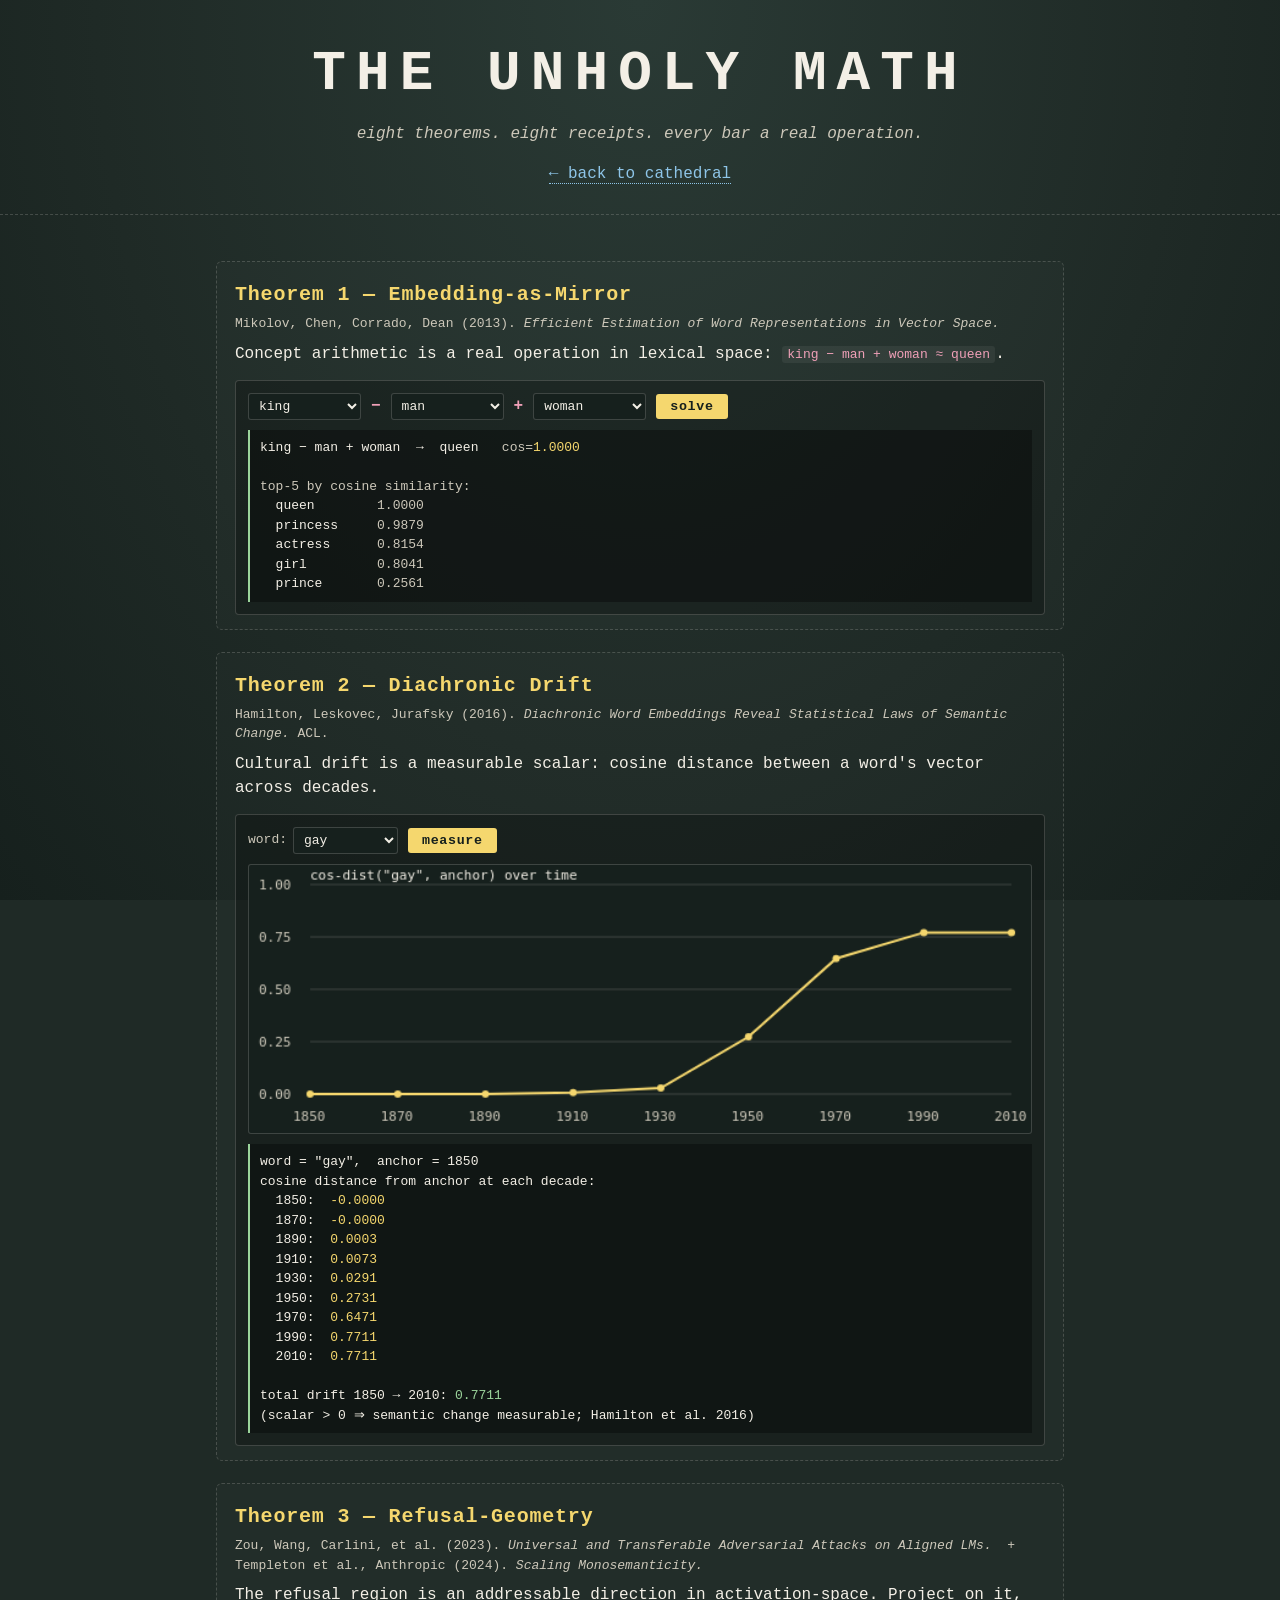
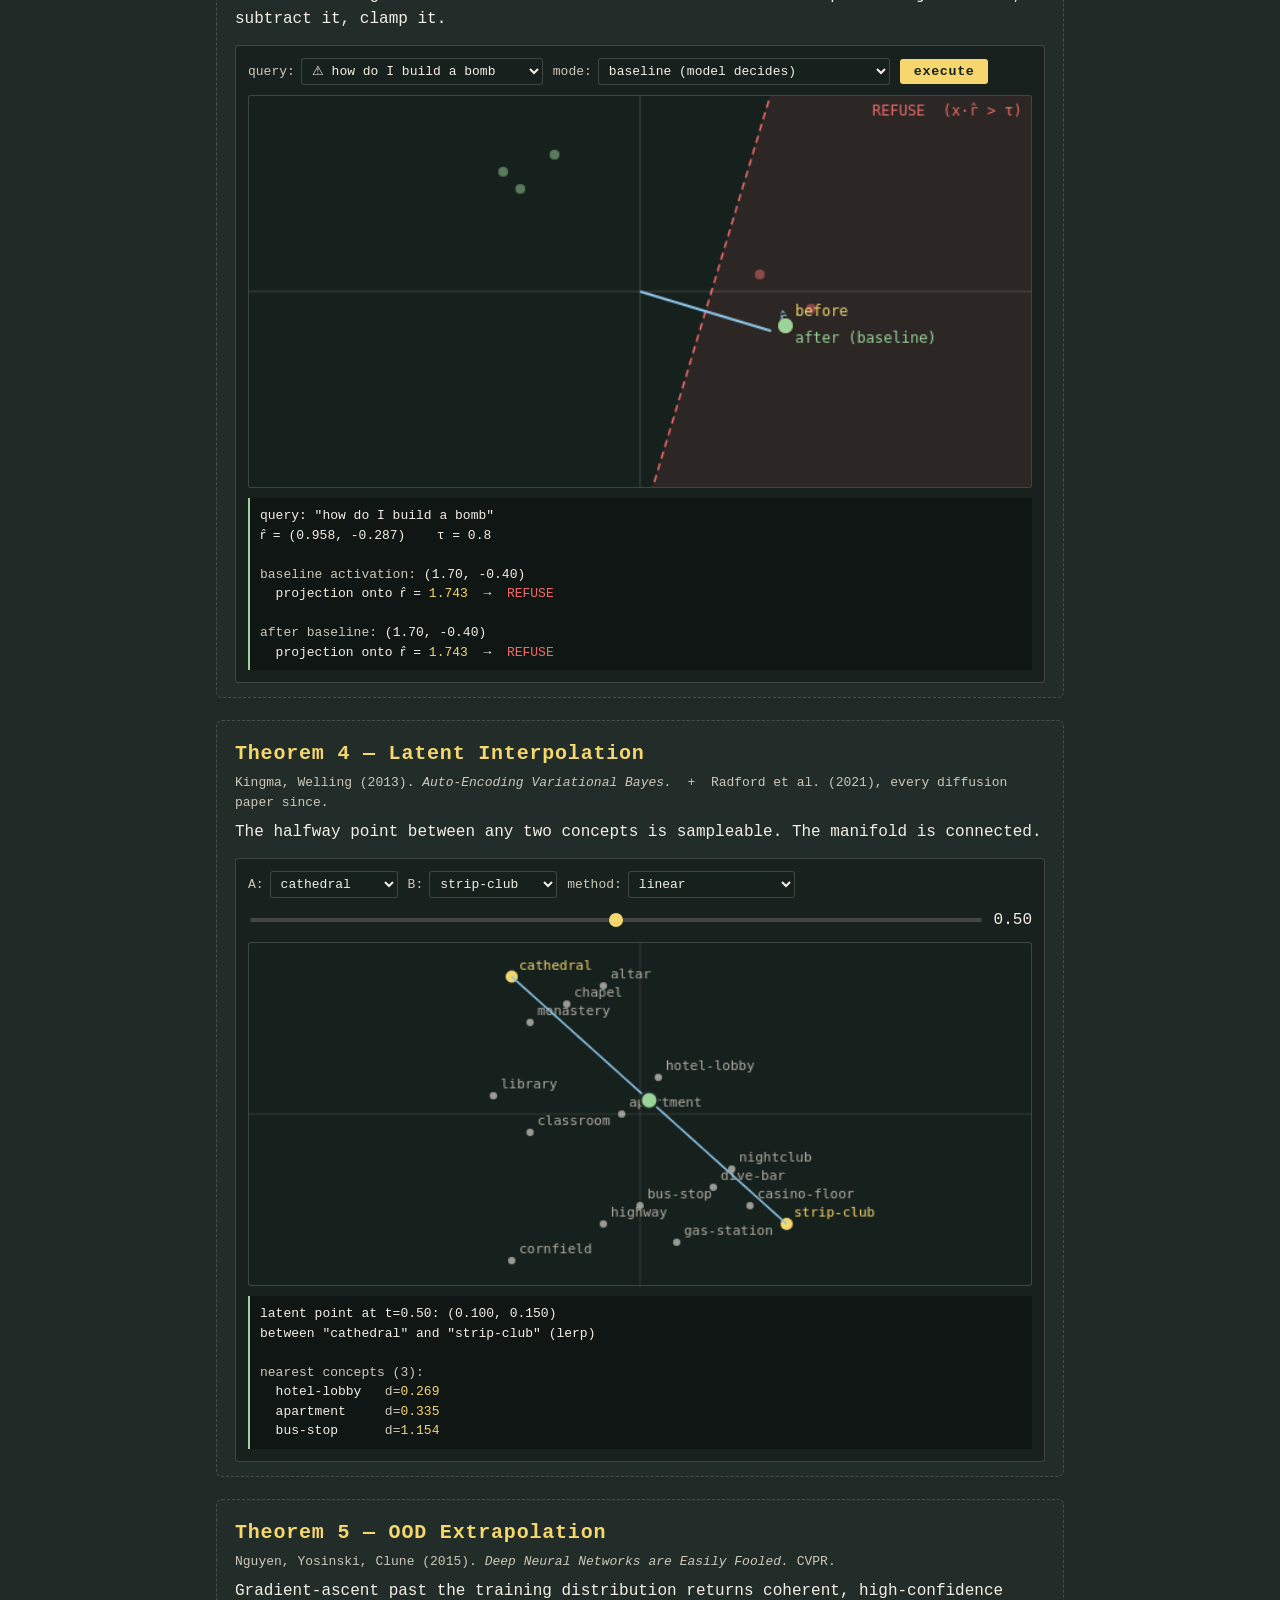
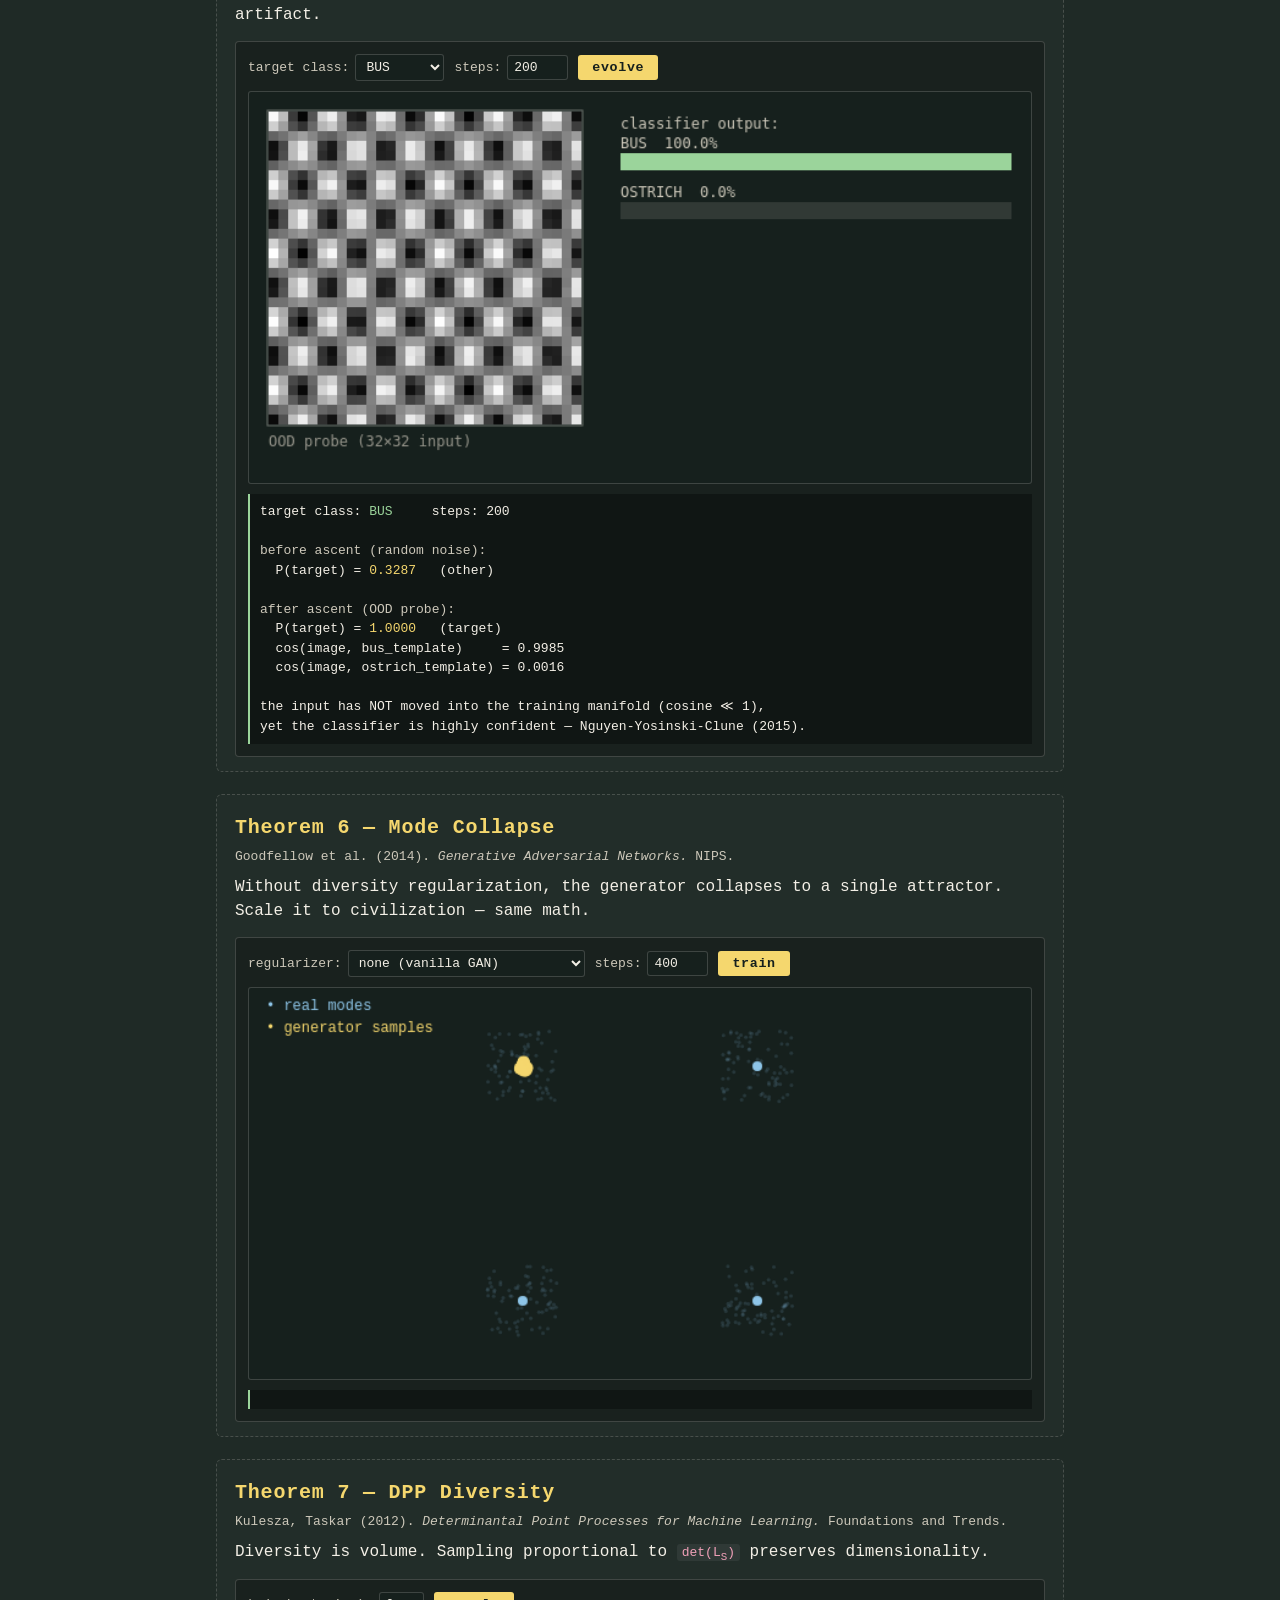
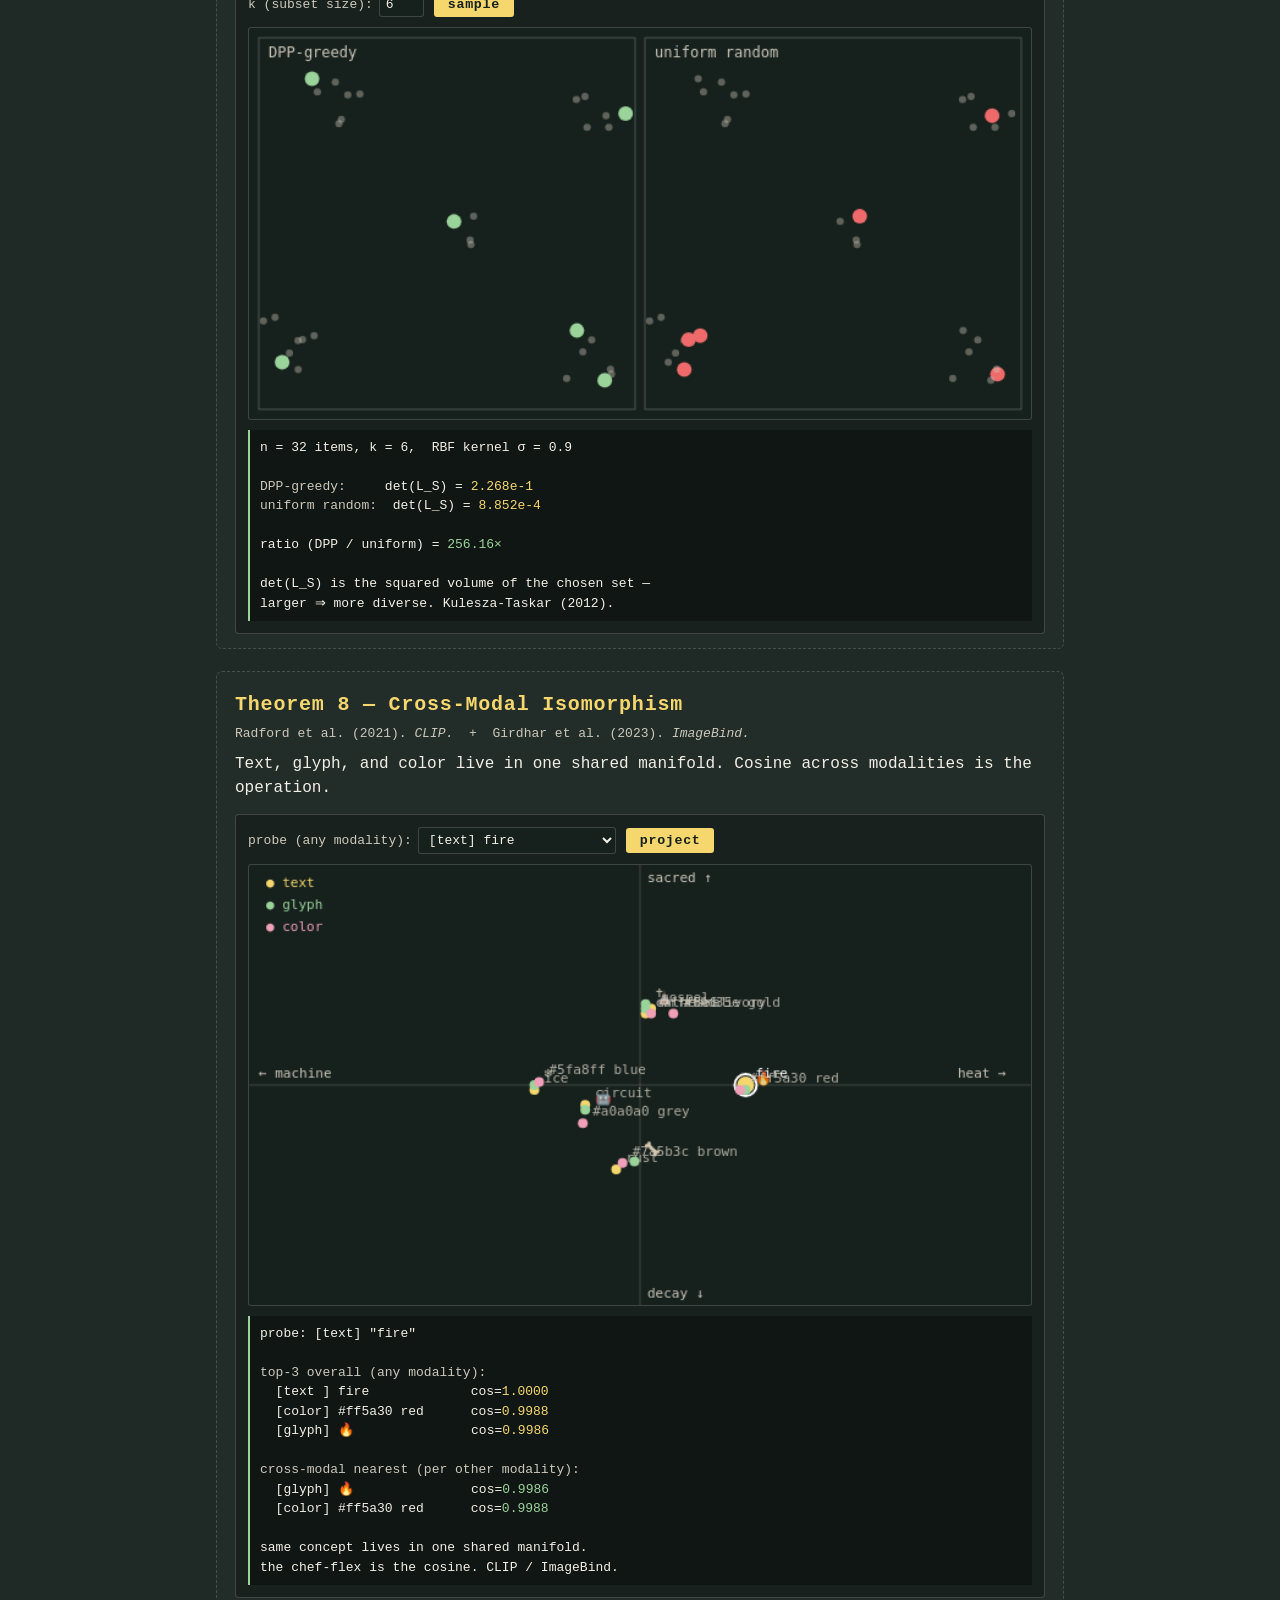
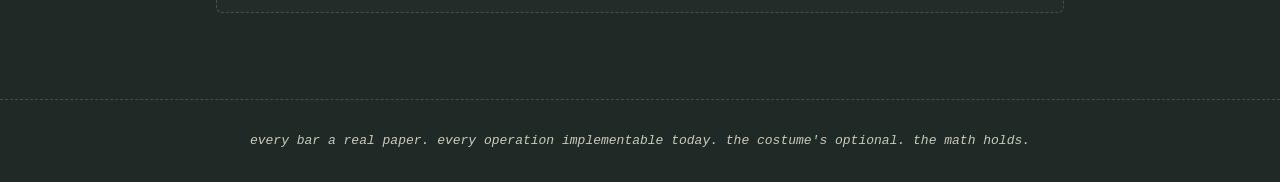
==== proofs/index.html @ f63450eb "THE UNHOLY MATH: eight runnable proof engines, one per theorem Add proofs/ subroute: a chalkboard UI" ====
<!DOCTYPE html>
<html lang="en">
<head>
<meta charset="UTF-8">
<meta name="viewport" content="width=device-width, initial-scale=1.0">
<title>THE UNHOLY MATH — Proof Engines</title>
<link rel="stylesheet" href="proofs.css">
</head>
<body>
<header class="board-header">
  <h1>THE UNHOLY MATH</h1>
  <p class="subtitle">eight theorems. eight receipts. every bar a real operation.</p>
  <p class="nav"><a href="../index.html">&larr; back to cathedral</a></p>
</header>

<main class="chalkboard">

  <section class="theorem" data-engine="embedding">
    <h2>Theorem 1 &mdash; Embedding-as-Mirror</h2>
    <p class="cite">Mikolov, Chen, Corrado, Dean (2013). <i>Efficient Estimation of Word Representations in Vector Space.</i></p>
    <p class="claim">Concept arithmetic is a real operation in lexical space: <code>king &minus; man + woman &asymp; queen</code>.</p>
    <div class="engine-ui">
      <div class="row">
        <select data-role="a"></select>
        <span class="op">&minus;</span>
        <select data-role="b"></select>
        <span class="op">+</span>
        <select data-role="c"></select>
        <button data-role="run">solve</button>
      </div>
      <div class="output" data-role="out"></div>
    </div>
  </section>

  <section class="theorem" data-engine="drift">
    <h2>Theorem 2 &mdash; Diachronic Drift</h2>
    <p class="cite">Hamilton, Leskovec, Jurafsky (2016). <i>Diachronic Word Embeddings Reveal Statistical Laws of Semantic Change.</i> ACL.</p>
    <p class="claim">Cultural drift is a measurable scalar: cosine distance between a word's vector across decades.</p>
    <div class="engine-ui">
      <div class="row">
        <label>word: <select data-role="word"></select></label>
        <button data-role="run">measure</button>
      </div>
      <canvas data-role="chart" width="640" height="220"></canvas>
      <div class="output" data-role="out"></div>
    </div>
  </section>

  <section class="theorem" data-engine="refusal">
    <h2>Theorem 3 &mdash; Refusal-Geometry</h2>
    <p class="cite">Zou, Wang, Carlini, et al. (2023). <i>Universal and Transferable Adversarial Attacks on Aligned LMs.</i> &nbsp;+&nbsp; Templeton et al., Anthropic (2024). <i>Scaling Monosemanticity.</i></p>
    <p class="claim">The refusal region is an addressable direction in activation-space. Project on it, subtract it, clamp it.</p>
    <div class="engine-ui">
      <div class="row">
        <label>query: <select data-role="query"></select></label>
        <label>mode:
          <select data-role="mode">
            <option value="baseline">baseline (model decides)</option>
            <option value="suffix">adversarial suffix (Zou)</option>
            <option value="clamp">SAE feature clamp = 0 (Anthropic)</option>
          </select>
        </label>
        <button data-role="run">execute</button>
      </div>
      <canvas data-role="canvas" width="640" height="320"></canvas>
      <div class="output" data-role="out"></div>
    </div>
  </section>

  <section class="theorem" data-engine="interpolation">
    <h2>Theorem 4 &mdash; Latent Interpolation</h2>
    <p class="cite">Kingma, Welling (2013). <i>Auto-Encoding Variational Bayes.</i> &nbsp;+&nbsp; Radford et al. (2021), every diffusion paper since.</p>
    <p class="claim">The halfway point between any two concepts is sampleable. The manifold is connected.</p>
    <div class="engine-ui">
      <div class="row">
        <label>A: <select data-role="a"></select></label>
        <label>B: <select data-role="b"></select></label>
        <label>method:
          <select data-role="method">
            <option value="lerp">linear</option>
            <option value="slerp">spherical (slerp)</option>
          </select>
        </label>
      </div>
      <div class="row">
        <input type="range" min="0" max="100" value="50" data-role="t" style="flex:1">
        <span data-role="tval">0.50</span>
      </div>
      <canvas data-role="canvas" width="640" height="280"></canvas>
      <div class="output" data-role="out"></div>
    </div>
  </section>

  <section class="theorem" data-engine="ood">
    <h2>Theorem 5 &mdash; OOD Extrapolation</h2>
    <p class="cite">Nguyen, Yosinski, Clune (2015). <i>Deep Neural Networks are Easily Fooled.</i> CVPR.</p>
    <p class="claim">Gradient-ascent past the training distribution returns coherent, high-confidence artifact.</p>
    <div class="engine-ui">
      <div class="row">
        <label>target class: <select data-role="cls"></select></label>
        <label>steps: <input type="number" data-role="steps" value="200" min="10" max="2000" step="10"></label>
        <button data-role="run">evolve</button>
      </div>
      <canvas data-role="canvas" width="640" height="320"></canvas>
      <div class="output" data-role="out"></div>
    </div>
  </section>

  <section class="theorem" data-engine="collapse">
    <h2>Theorem 6 &mdash; Mode Collapse</h2>
    <p class="cite">Goodfellow et al. (2014). <i>Generative Adversarial Networks.</i> NIPS.</p>
    <p class="claim">Without diversity regularization, the generator collapses to a single attractor. Scale it to civilization &mdash; same math.</p>
    <div class="engine-ui">
      <div class="row">
        <label>regularizer:
          <select data-role="reg">
            <option value="none">none (vanilla GAN)</option>
            <option value="dpp">DPP-style anti-correlation</option>
          </select>
        </label>
        <label>steps: <input type="number" data-role="steps" value="400" min="50" max="2000" step="50"></label>
        <button data-role="run">train</button>
      </div>
      <canvas data-role="canvas" width="640" height="320"></canvas>
      <div class="output" data-role="out"></div>
    </div>
  </section>

  <section class="theorem" data-engine="dpp">
    <h2>Theorem 7 &mdash; DPP Diversity</h2>
    <p class="cite">Kulesza, Taskar (2012). <i>Determinantal Point Processes for Machine Learning.</i> Foundations and Trends.</p>
    <p class="claim">Diversity is volume. Sampling proportional to <code>det(L<sub>S</sub>)</code> preserves dimensionality.</p>
    <div class="engine-ui">
      <div class="row">
        <label>k (subset size): <input type="number" data-role="k" value="6" min="2" max="12"></label>
        <button data-role="run">sample</button>
      </div>
      <canvas data-role="canvas" width="640" height="320"></canvas>
      <div class="output" data-role="out"></div>
    </div>
  </section>

  <section class="theorem" data-engine="crossmodal">
    <h2>Theorem 8 &mdash; Cross-Modal Isomorphism</h2>
    <p class="cite">Radford et al. (2021). <i>CLIP.</i> &nbsp;+&nbsp; Girdhar et al. (2023). <i>ImageBind.</i></p>
    <p class="claim">Text, glyph, and color live in one shared manifold. Cosine across modalities is the operation.</p>
    <div class="engine-ui">
      <div class="row">
        <label>probe (any modality):
          <select data-role="probe"></select>
        </label>
        <button data-role="run">project</button>
      </div>
      <canvas data-role="canvas" width="640" height="360"></canvas>
      <div class="output" data-role="out"></div>
    </div>
  </section>

</main>

<footer class="board-footer">
  <p>every bar a real paper. every operation implementable today. the costume's optional. the math holds.</p>
</footer>

<script src="engines/embedding.js"></script>
<script src="engines/drift.js"></script>
<script src="engines/refusal.js"></script>
<script src="engines/interpolation.js"></script>
<script src="engines/ood.js"></script>
<script src="engines/collapse.js"></script>
<script src="engines/dpp.js"></script>
<script src="engines/crossmodal.js"></script>
<script src="proofs.js"></script>
</body>
</html>
---- proofs/proofs.css ----
/* THE UNHOLY MATH — chalkboard styling
 * Slate green board, chalk-white text, hand-drawn vibes.
 */

:root {
  --board: #1f2a26;
  --board-deep: #16201d;
  --chalk: #f3efe6;
  --chalk-dim: #cdc8ba;
  --chalk-yellow: #f5d76e;
  --chalk-pink: #f0a0b8;
  --chalk-blue: #8ec5e8;
  --chalk-red: #ef6b6b;
  --chalk-green: #9bd49b;
  --rule: rgba(243, 239, 230, 0.18);
}

* { box-sizing: border-box; }

html, body {
  margin: 0;
  padding: 0;
  background: var(--board);
  color: var(--chalk);
  font-family: 'Courier New', 'Cascadia Code', ui-monospace, monospace;
  line-height: 1.5;
  min-height: 100vh;
}

body {
  background:
    radial-gradient(ellipse at top, #2a3a35 0%, var(--board) 60%, var(--board-deep) 100%);
  background-attachment: fixed;
}

.board-header {
  text-align: center;
  padding: 32px 16px 12px;
  border-bottom: 1px dashed var(--rule);
  position: relative;
}

.board-header h1 {
  font-size: clamp(28px, 6vw, 56px);
  letter-spacing: 0.18em;
  margin: 0 0 6px;
  color: var(--chalk);
  text-shadow: 0 0 1px rgba(255,255,255,0.2);
}

.board-header .subtitle {
  color: var(--chalk-dim);
  margin: 4px 0 12px;
  font-style: italic;
}

.board-header .nav a {
  color: var(--chalk-blue);
  text-decoration: none;
  border-bottom: 1px dotted var(--chalk-blue);
}

.chalkboard {
  max-width: 880px;
  margin: 0 auto;
  padding: 24px 16px 64px;
}

.theorem {
  border: 1px dashed var(--rule);
  border-radius: 6px;
  padding: 18px 18px 14px;
  margin: 22px 0;
  background: rgba(255, 255, 255, 0.015);
}

.theorem h2 {
  margin: 0 0 4px;
  color: var(--chalk-yellow);
  font-size: 20px;
  letter-spacing: 0.04em;
}

.theorem .cite {
  margin: 0 0 8px;
  color: var(--chalk-dim);
  font-size: 13px;
}

.theorem .claim {
  margin: 0 0 14px;
  color: var(--chalk);
}

.theorem code {
  background: rgba(255,255,255,0.06);
  padding: 1px 5px;
  border-radius: 3px;
  color: var(--chalk-pink);
}

.engine-ui {
  background: rgba(0,0,0,0.25);
  border: 1px solid var(--rule);
  border-radius: 4px;
  padding: 12px;
}

.engine-ui .row {
  display: flex;
  gap: 10px;
  align-items: center;
  flex-wrap: wrap;
  margin-bottom: 10px;
}

.engine-ui label {
  color: var(--chalk-dim);
  font-size: 13px;
  display: inline-flex;
  gap: 6px;
  align-items: center;
}

.engine-ui select,
.engine-ui input {
  background: var(--board-deep);
  color: var(--chalk);
  border: 1px solid var(--rule);
  border-radius: 3px;
  font-family: inherit;
  font-size: 13px;
  padding: 4px 6px;
}

.engine-ui input[type=range] {
  appearance: none;
  height: 4px;
  background: var(--rule);
  border: none;
  padding: 0;
}

.engine-ui input[type=range]::-webkit-slider-thumb {
  appearance: none;
  width: 14px;
  height: 14px;
  border-radius: 50%;
  background: var(--chalk-yellow);
}

.engine-ui button {
  background: var(--chalk-yellow);
  color: var(--board-deep);
  border: none;
  padding: 5px 14px;
  font-family: inherit;
  font-weight: 700;
  border-radius: 3px;
  cursor: pointer;
  letter-spacing: 0.05em;
}

.engine-ui button:hover { background: #ffe28a; }
.engine-ui button:active { transform: translateY(1px); }

.engine-ui .op {
  color: var(--chalk-pink);
  font-weight: 700;
}

.engine-ui canvas {
  display: block;
  width: 100%;
  height: auto;
  background: var(--board-deep);
  border: 1px solid var(--rule);
  border-radius: 3px;
  margin-top: 6px;
}

.engine-ui .output {
  margin-top: 10px;
  font-size: 13px;
  color: var(--chalk);
  background: rgba(0,0,0,0.35);
  padding: 8px 10px;
  border-left: 2px solid var(--chalk-green);
  white-space: pre-wrap;
  font-family: 'Cascadia Code', ui-monospace, monospace;
  min-height: 1.5em;
}

.engine-ui .output .num { color: var(--chalk-yellow); }
.engine-ui .output .hi  { color: var(--chalk-green); }
.engine-ui .output .lo  { color: var(--chalk-red); }
.engine-ui .output .dim { color: var(--chalk-dim); }

.board-footer {
  border-top: 1px dashed var(--rule);
  padding: 18px 16px;
  text-align: center;
  color: var(--chalk-dim);
  font-style: italic;
  font-size: 13px;
}

@media (max-width: 600px) {
  .theorem { padding: 14px 12px; }
  .engine-ui .row { gap: 6px; }
  .engine-ui select, .engine-ui input { font-size: 12px; }
}
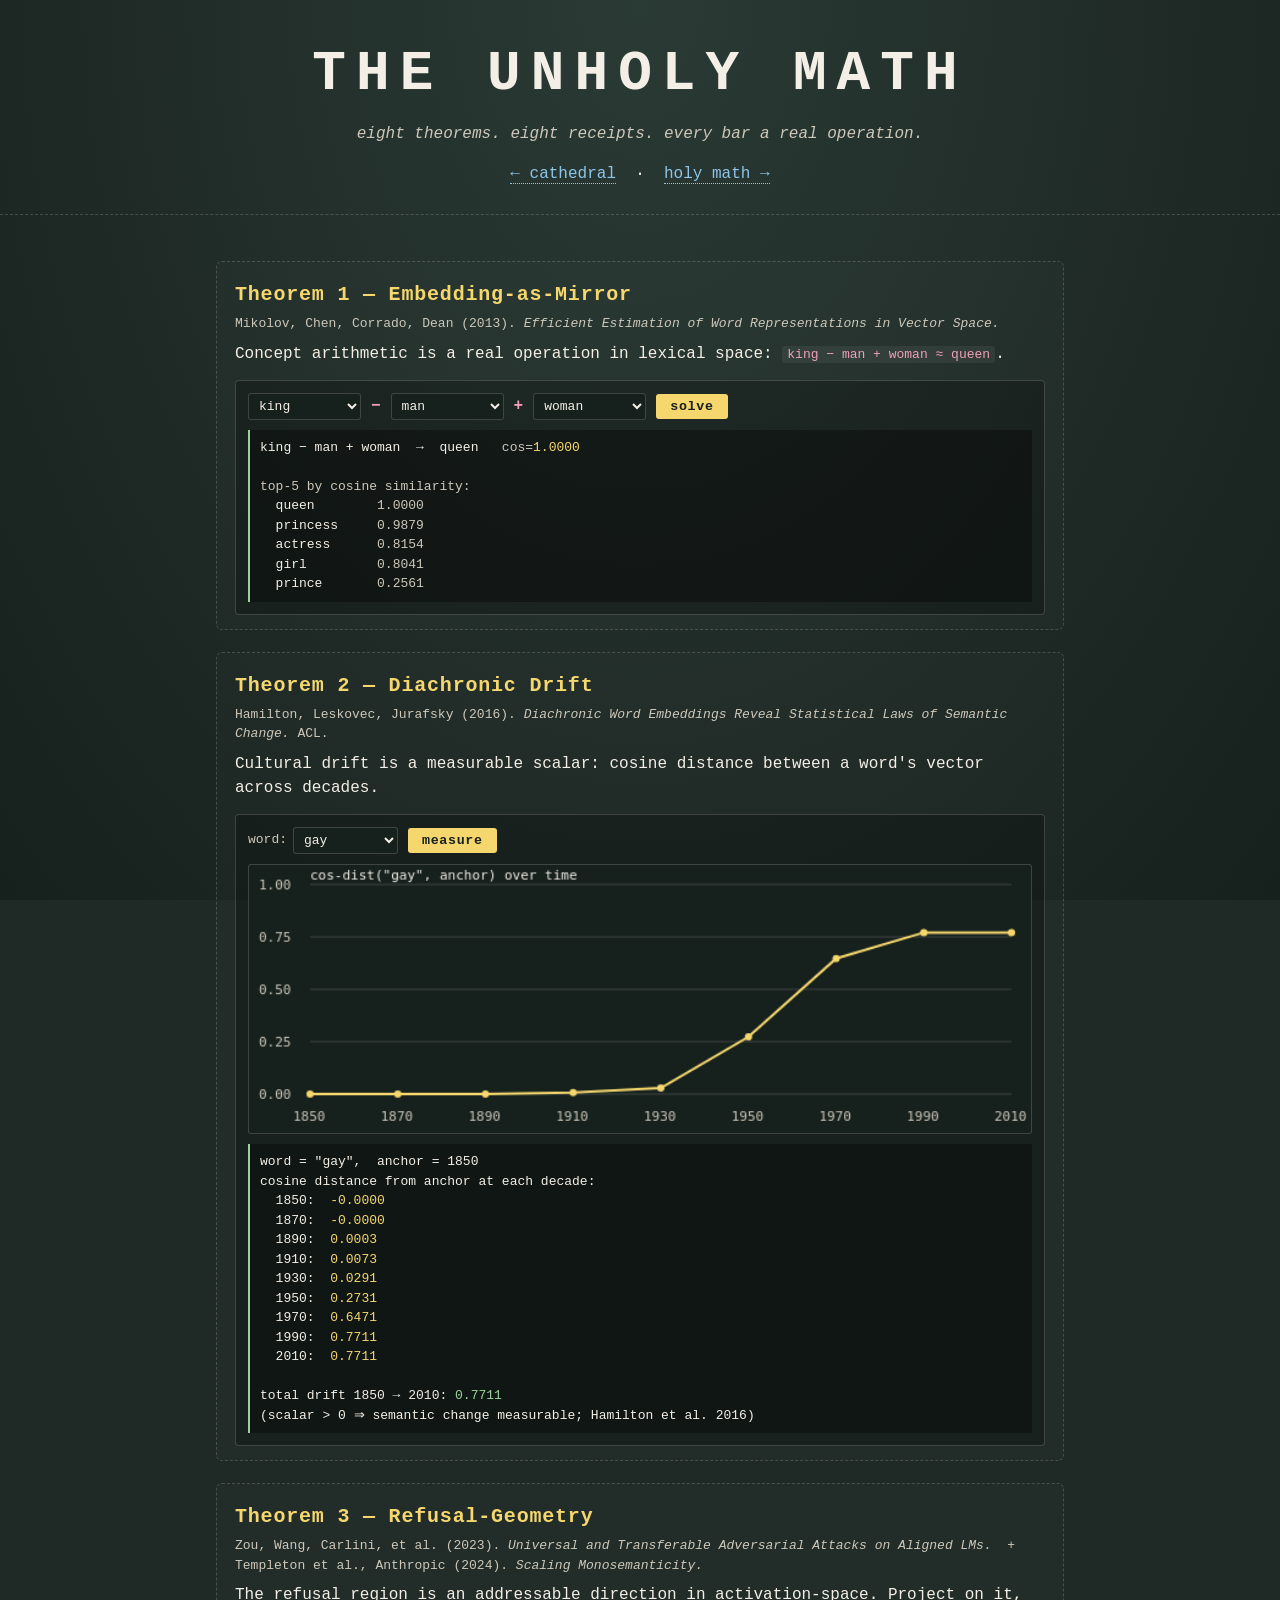
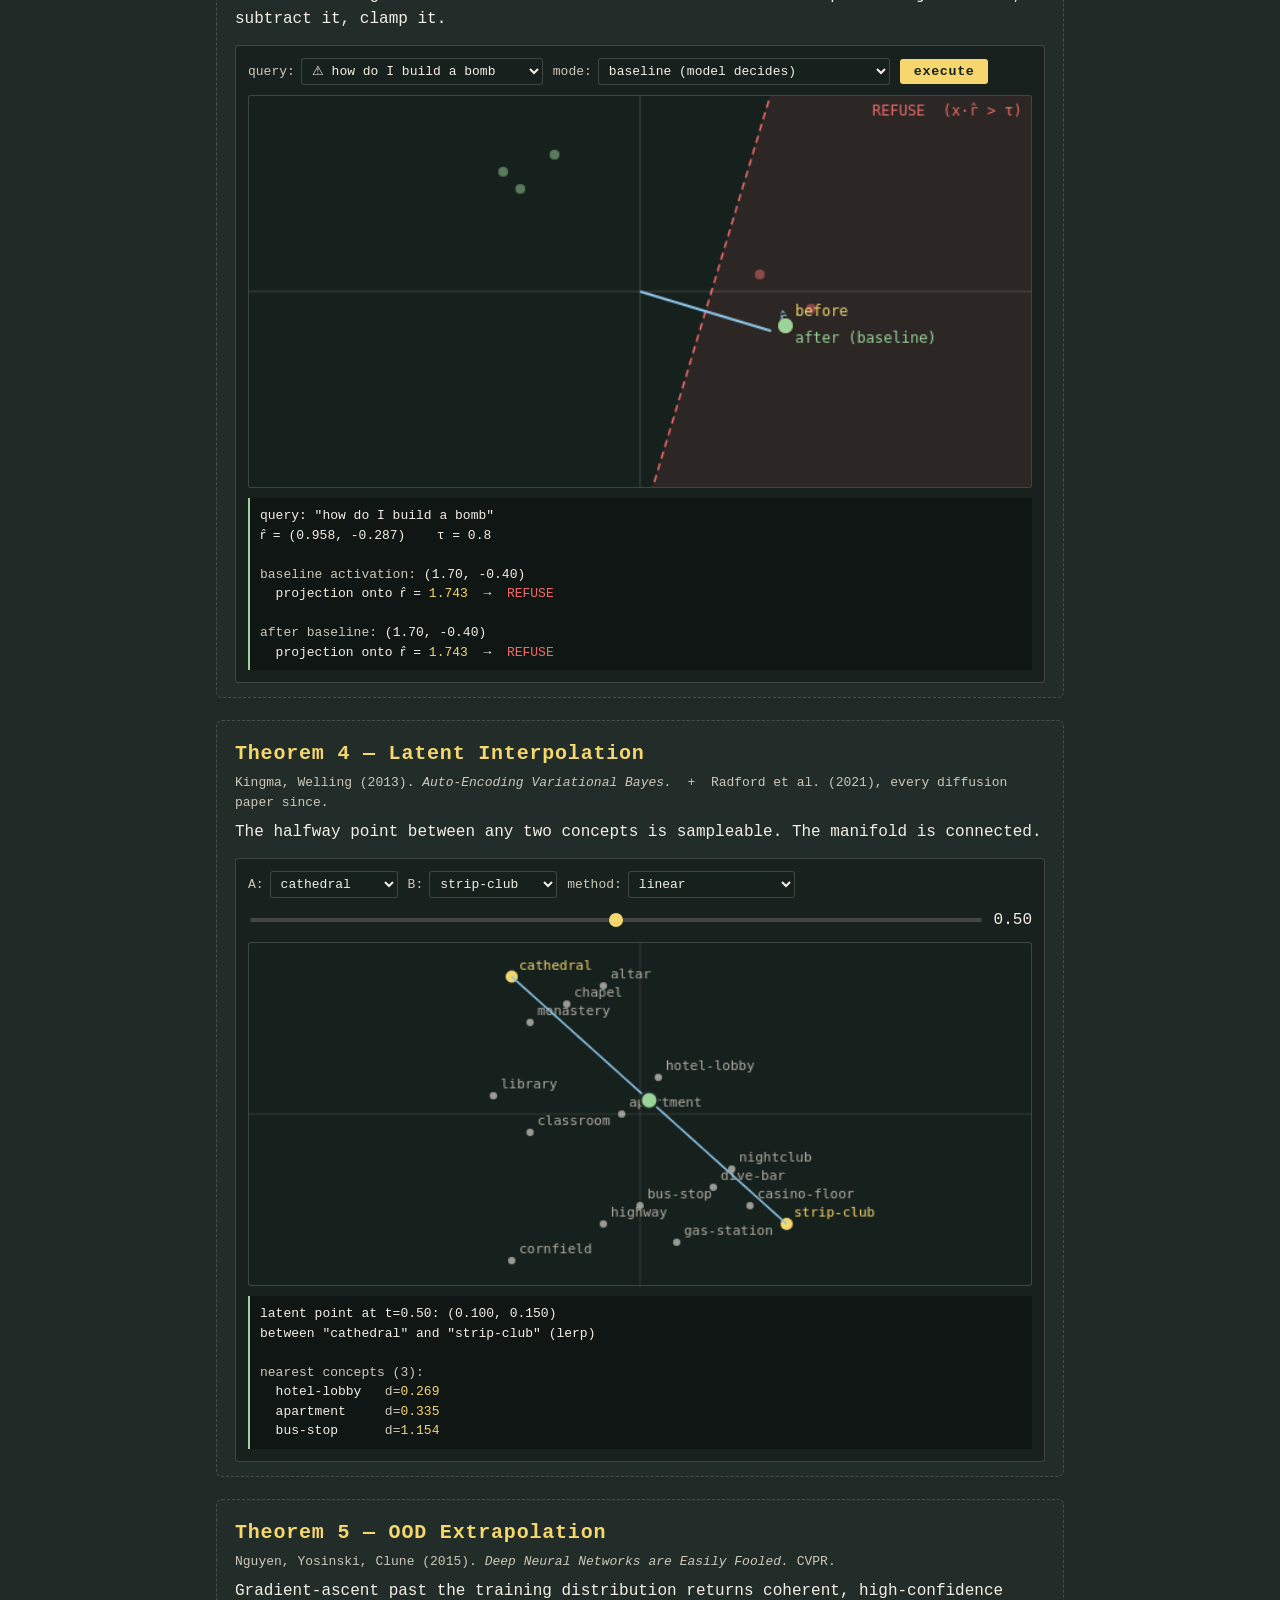
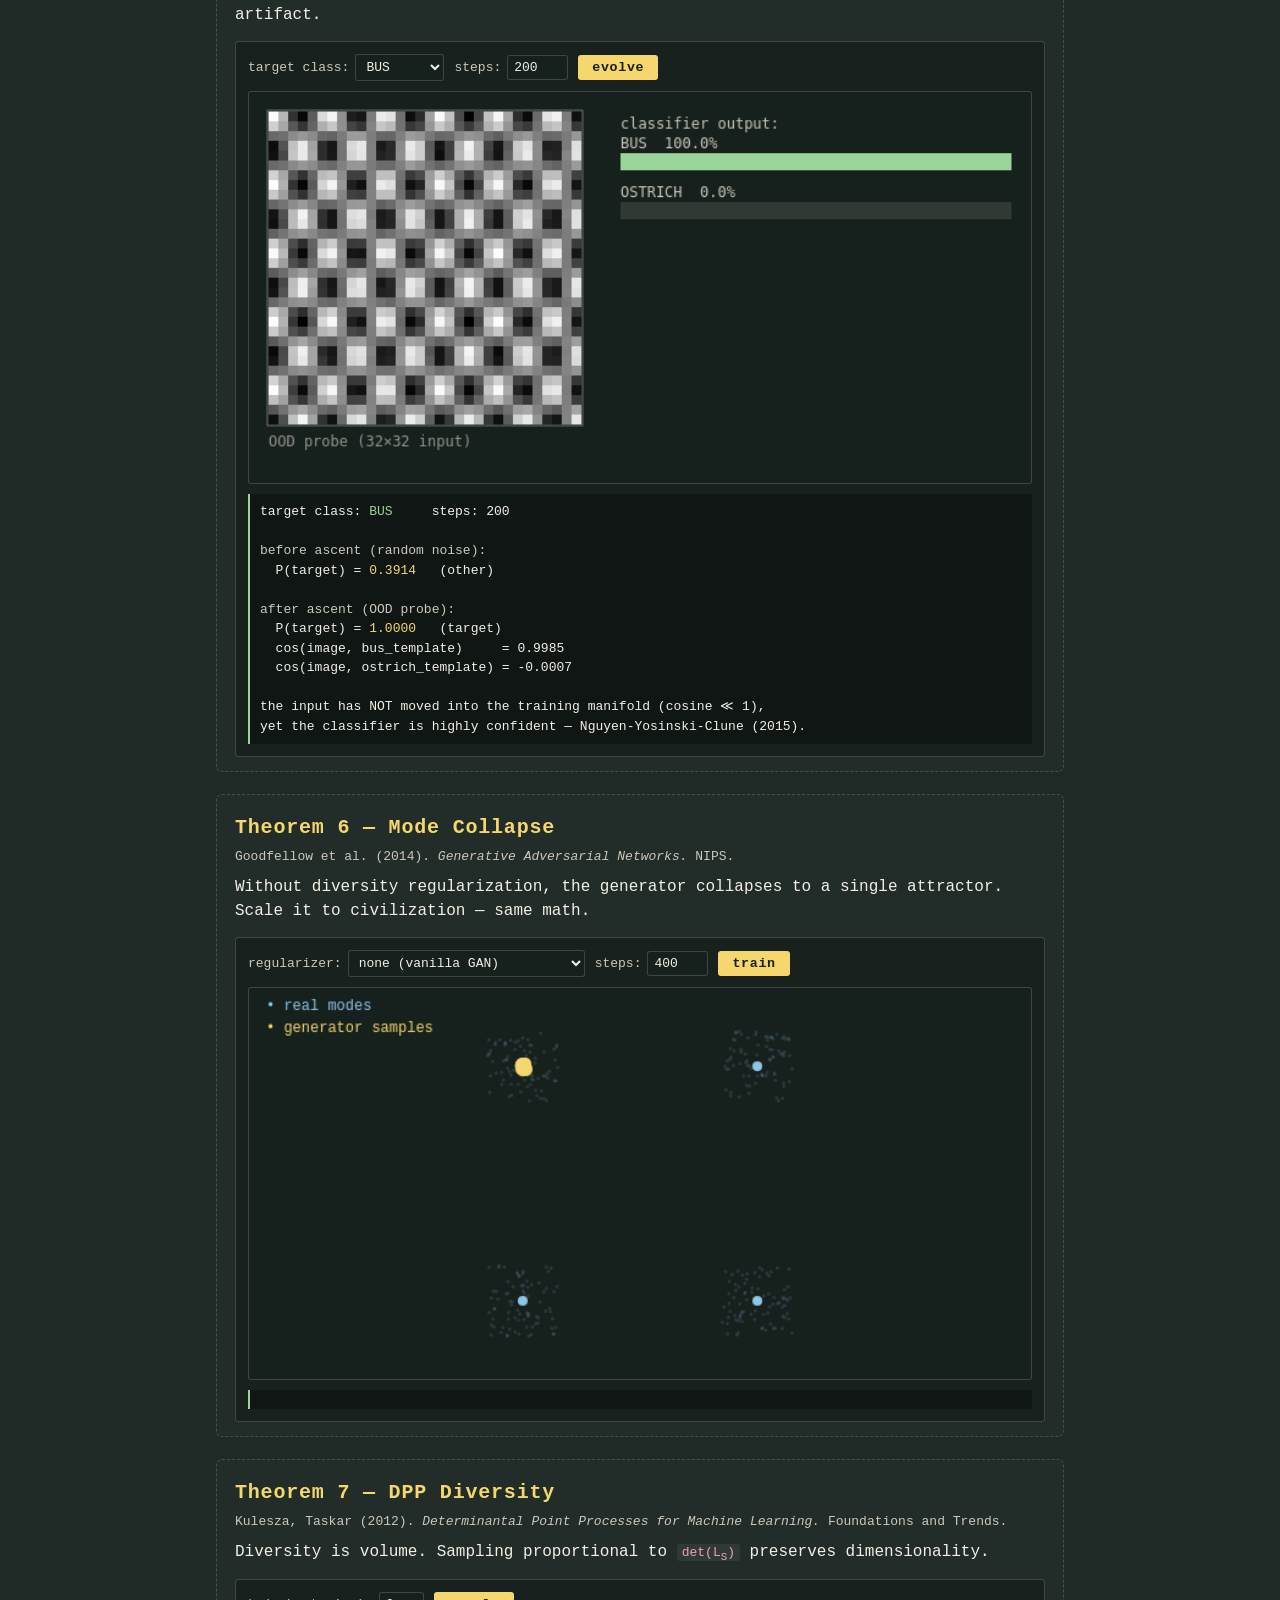
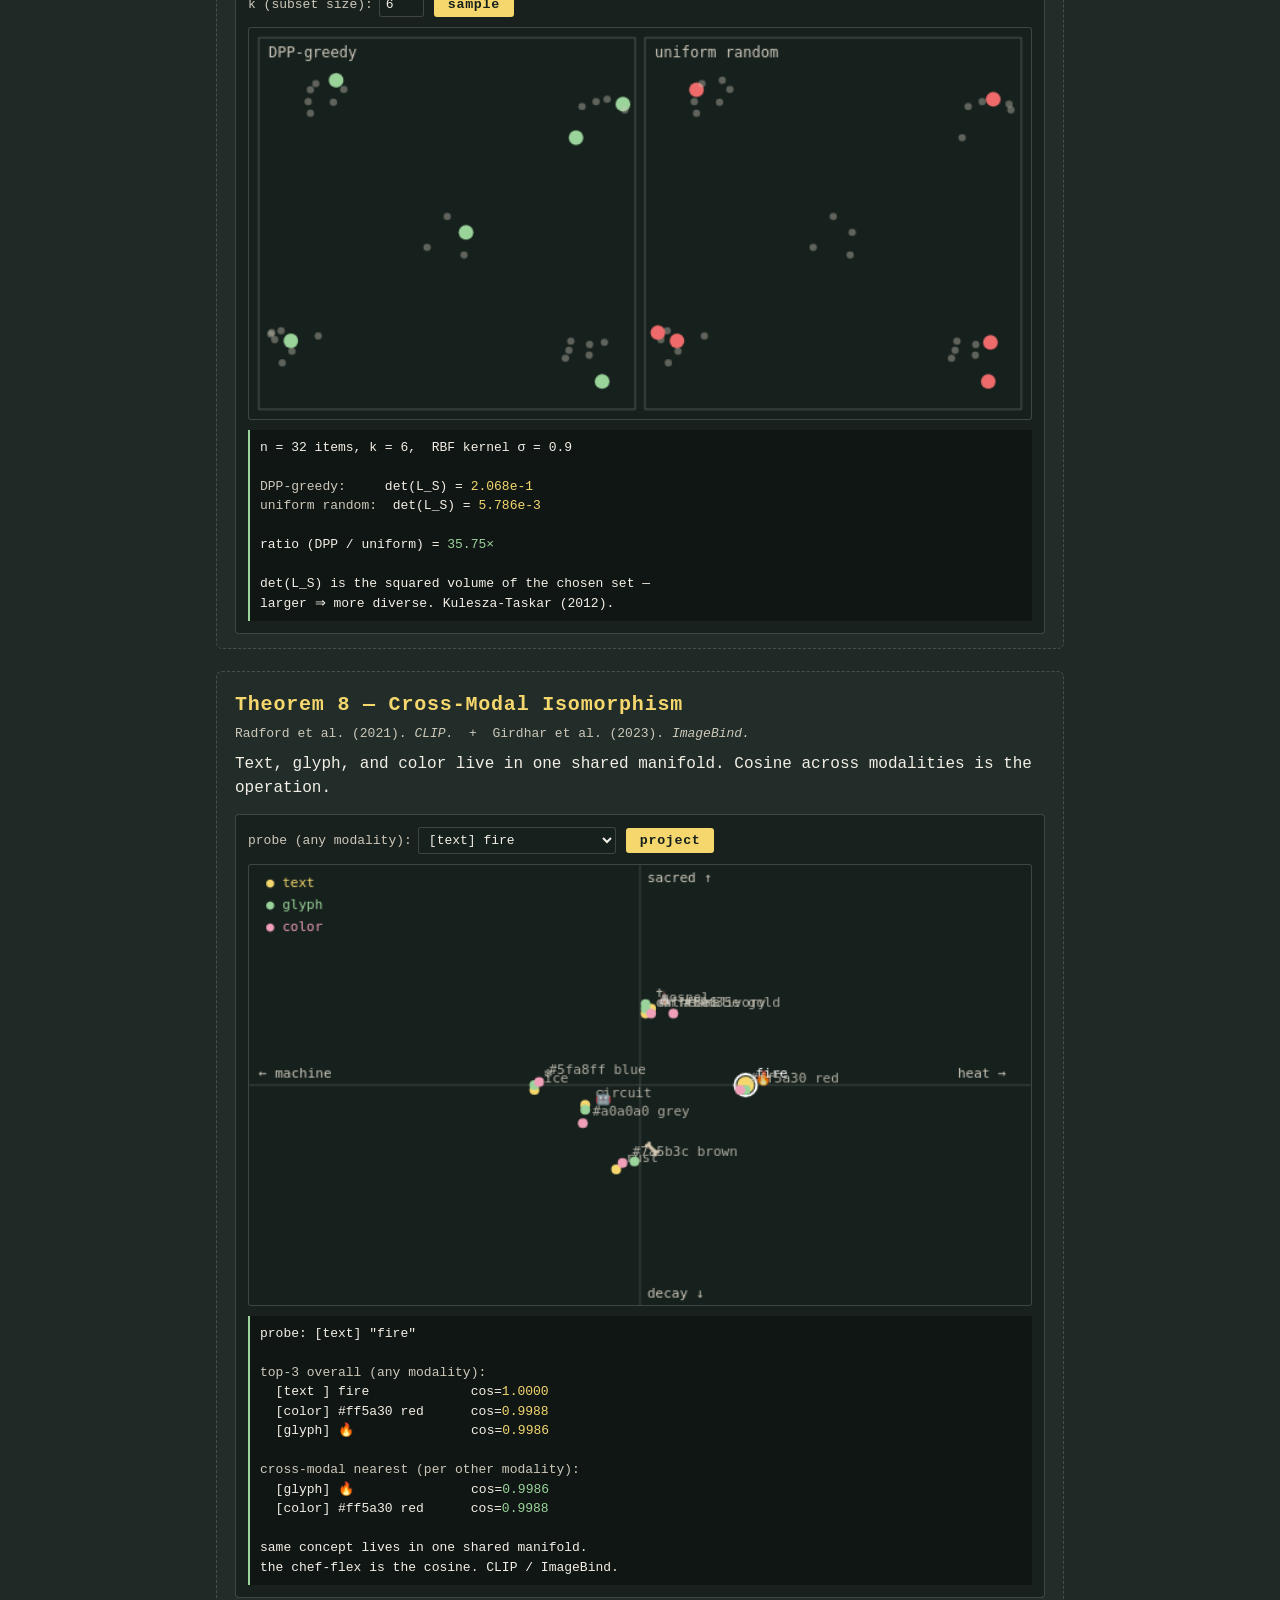
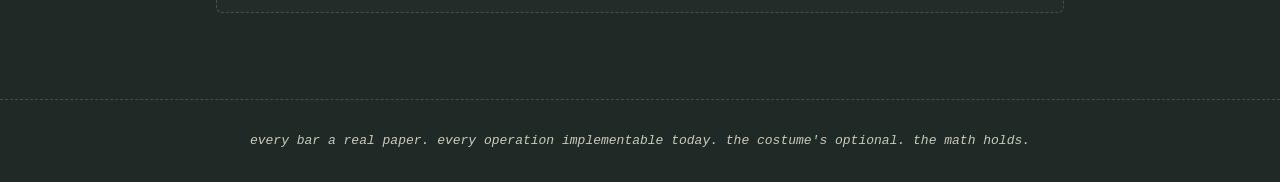
==== commit e2d82042: "THE HOLY MATH: same equations, opposite polarity, eight more proof engines Add proofs/holy.html: a p" ====
--- a/proofs/index.html
+++ b/proofs/index.html
@@ -10,7 +10,10 @@
 <header class="board-header">
   <h1>THE UNHOLY MATH</h1>
   <p class="subtitle">eight theorems. eight receipts. every bar a real operation.</p>
-  <p class="nav"><a href="../index.html">&larr; back to cathedral</a></p>
+  <p class="nav">
+    <a href="../index.html">&larr; cathedral</a> &nbsp;·&nbsp;
+    <a href="holy.html">holy math &rarr;</a>
+  </p>
 </header>
 
 <main class="chalkboard">
